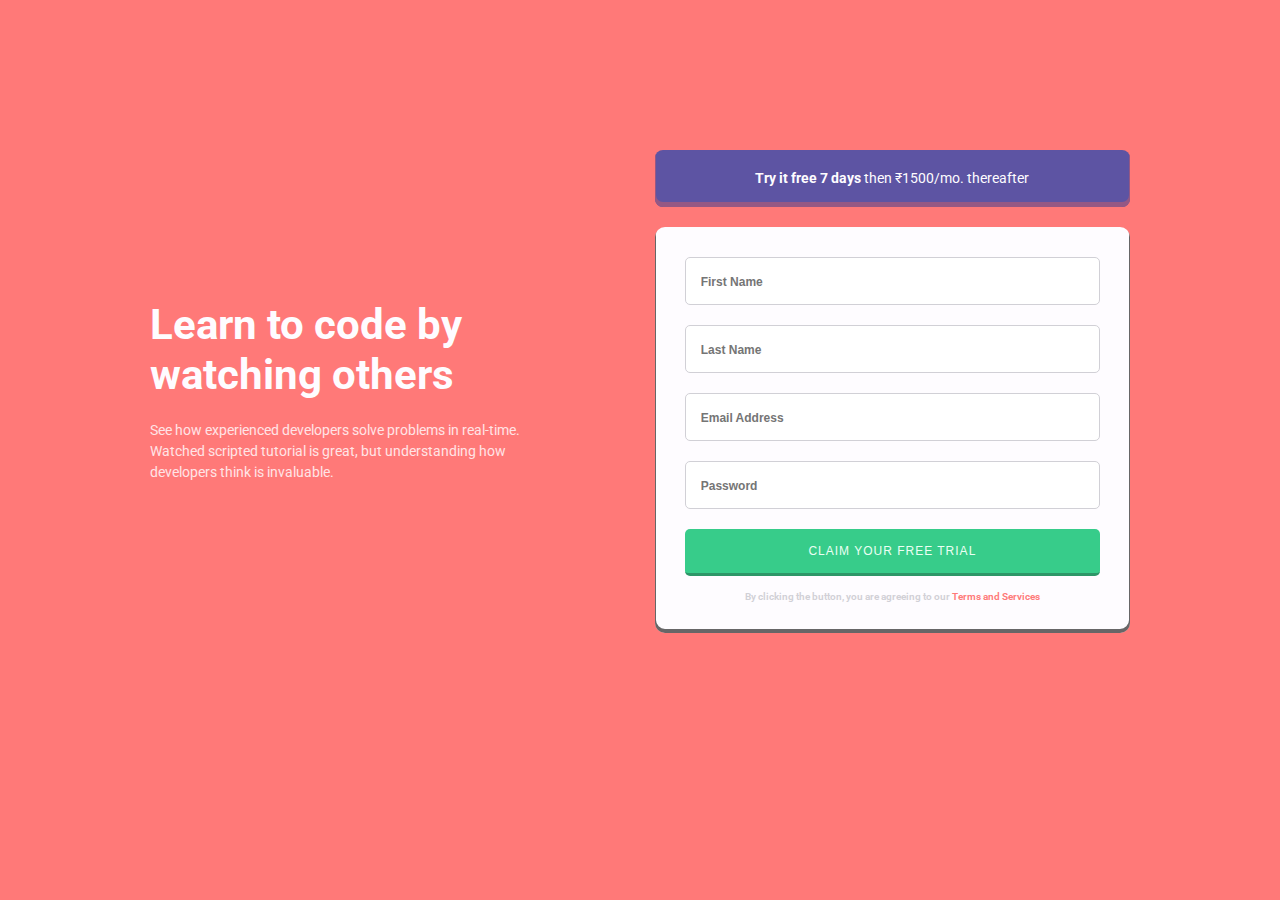
==== block-BHaaci/index.html @ 43c417f7 "add:: all files for user registartion" ====
<!DOCTYPE html>
<html lang="en">
    <head>
        <meta charset="UTF-8">
        <meta name="description" content="A User registration page">
        <meta name="keywords" content="html, css, js, forms">
        <meta name="viewport" content="width=device-width, initial-scale=1.0">
        <link rel="preconnect" href="https://fonts.googleapis.com">
        <link rel="preconnect" href="https://fonts.gstatic.com" crossorigin>
        <link href="https://fonts.googleapis.com/css2?family=Roboto:wght@400;500;700;900&display=swap" rel="stylesheet">
        <link href="./assets/styles/style.css" rel="stylesheet">
        <title>User Registration Form</title>
    </head>
    <body>
        <main>
            <section>
                <div class="container flex justify-content-sb">
                    <div class="heading flex flex-dir-col flex-50 justify-content-ct">
                        <h1>Learn to code by watching others</h1>
                        <p>See how experienced developers solve problems in real-time. Watched scripted tutorial is great, but understanding how developers think is invaluable.</p>
                    </div>
                    <div class="user-form flex flex-50 flex-dir-col">
                        <fieldset>
                            <div>
                                <a class="clr-white free-trial-btn" href="#"><strong>Try it free 7 days</strong> then &#8377;1500/mo. thereafter</a>
                            </div>
                            <form action="./registration" method="POST" class="">
                                <input type="text" name="firstname" id="firstname" placeholder="First Name">
                                <input type="text" name="lastname" id="lastname" placeholder="Last Name">
                                <input type="email" name="email" id="email" placeholder="Email Address">
                                <input type="password" name="password" id="password" placeholder="Password">
                                <button class="create-btn" type="submit">Claim your free trial</button>
                                <p>By clicking the button, you are agreeing to our <a href="#">Terms and Services</a></p>
                            </form>
                        </fieldset>
                    </div>
                </div>
            </section>
        </main>
    </body>
</html>
---- block-BHaaci/assets/styles/style.css ----
/* http://meyerweb.com/eric/tools/css/reset/ 
   v2.0 | 20110126
   License: none (public domain)
*/

html, body, div, span, applet, object, iframe,
h1, h2, h3, h4, h5, h6, p, blockquote, pre,
a, abbr, acronym, address, big, cite, code,
del, dfn, em, img, ins, kbd, q, s, samp,
small, strike, strong, sub, sup, tt, var,
b, u, i, center,
dl, dt, dd, ol, ul, li,
fieldset, form, label, legend,
table, caption, tbody, tfoot, thead, tr, th, td,
article, aside, canvas, details, embed, 
figure, figcaption, footer, header, hgroup, 
menu, nav, output, ruby, section, summary,
time, mark, audio, video {
	margin: 0;
	padding: 0;
	border: 0;
	font-size: 100%;
	font: inherit;
	vertical-align: baseline;
}
/* HTML5 display-role reset for older browsers */
article, aside, details, figcaption, figure, 
footer, header, hgroup, menu, nav, section {
	display: block;
}
body {
	line-height: 1;
}
ol, ul {
	list-style: none;
}
blockquote, q {
	quotes: none;
}
blockquote:before, blockquote:after,
q:before, q:after {
	content: '';
	content: none;
}
table {
	border-collapse: collapse;
	border-spacing: 0;
}



/* Custom styles */

*,
*::before,
*::after{
    box-sizing: border-box;
}

body{
    line-height: 1.2;
    font-size: 16px;
    font-family: 'Roboto', sans-serif;
    background: url("../bg-intro-desktop.png") #FF7978 no-repeat;
    color: #FEFCFF;
}

.container{
    max-width: 1300px;
    width: 100%;
    padding: 150px;
    margin: 0 auto;
}

.flex{
    display: flex;
}

.flex-dir-col{
    flex-direction: column;
}

.justify-content-sb{
    justify-content: space-between;
}

.justify-content-ct{
    justify-content: center;
}

.align-item-center{
    align-items: center;
}

.flex-50{
    flex: 0 1 48.5%;
}

.clr-white{
    color: #FEFCFF;
}

a{
    text-decoration: none;
    cursor: pointer;
}

strong{
    font-weight: 700;
}




/* heading class */

.heading{
    padding-right: 60px;
}

.heading h1{
    font-size: 42px;
    font-weight: 700;
    margin-bottom: 20px;
}

.heading p{
    font-size: 14px;
    color: #FFE4E6;
    line-height: 1.5;
}

/* form */
.user-form .free-trial-btn{
    background-color: #5D54A3;
    font-size: 14px;
    padding: 20px;
    border-radius: 8px;
    box-shadow: inset 0 -4px 0 1px #955884;
    width: 100%;
    display: inline-block;
    margin-bottom: 20px;
    text-align: center;
}

.user-form form{
    background-color: #FEFCFF;
    padding: 30px;
    border-radius: 10px;
    box-shadow: inset 0 -3px 0 1px rgb(39, 39, 39, 0.7);
}

.user-form form p{
    color: #D1D0D6;
    font-size: 10px;
    font-weight: 600;
    text-align: center;
}

.user-form form p a{
    color: #FF7978;
}

.user-form input::placeholder{
    font-size: 12px;
    font-weight: 700;
}

.user-form input{
    padding: 15px;
    margin-bottom: 20px;
    border-radius: 5px;
    width: 100%;
    border: 1px solid #D1D0D6;
    outline-color:#272727;
    font-size: 14px;
    font-weight: 600;
    color: #272727;
}

.user-form .create-btn{
    width: 100%;
    padding: 15px;
    background-color: #37CC8A;
    color: #EBFFF3;
    border: 0;
    border-radius: 5px;
    text-transform: uppercase;
    font-weight: 500;
    font-size: 12px;
    letter-spacing: 1px;
    border-bottom: 3px solid #2d9667;
    margin-bottom: 15px;
    cursor: pointer;
}
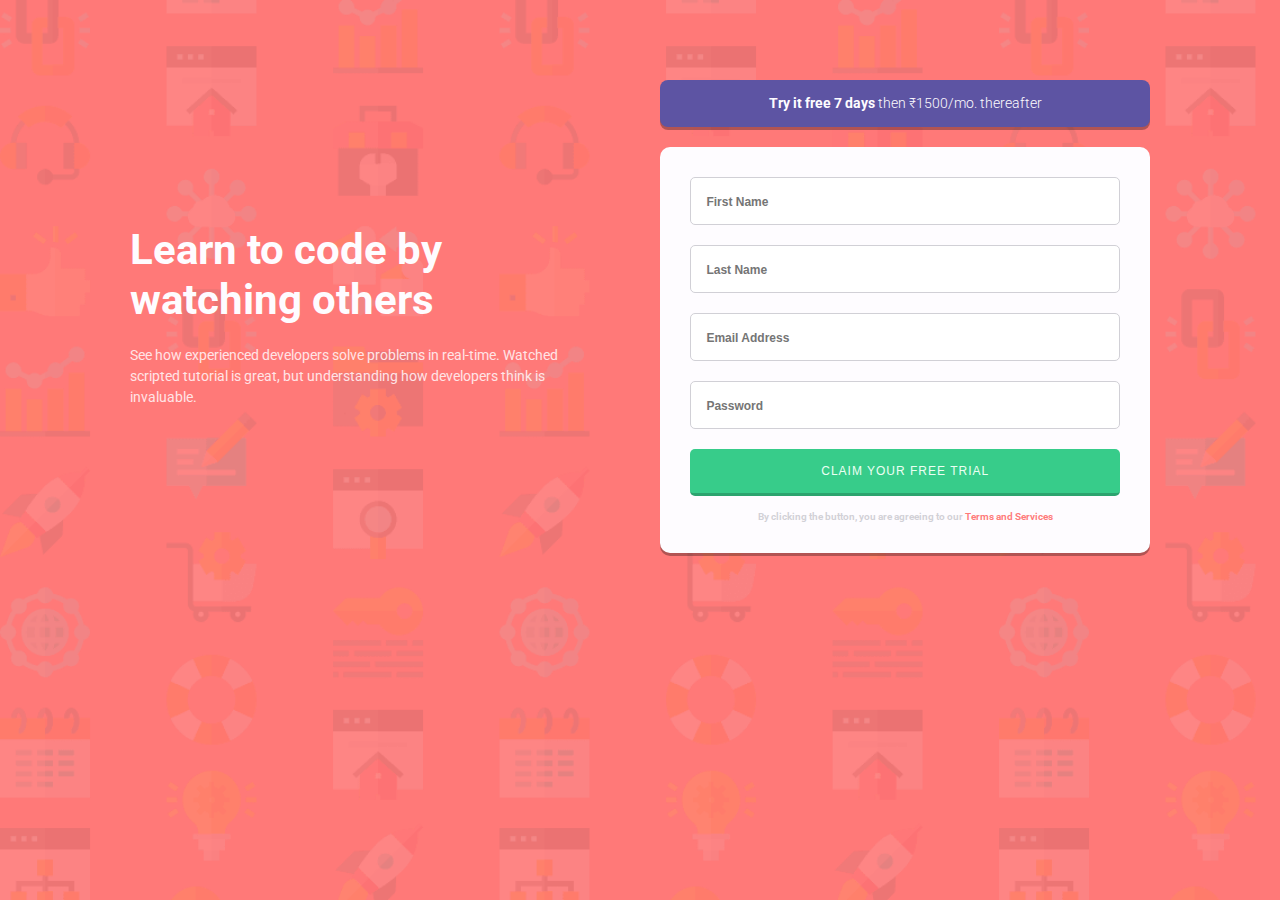
==== commit 318d1559: "modified: styles on bg color" ====
--- a/block-BHaaci/index.html
+++ b/block-BHaaci/index.html
@@ -1,41 +1,46 @@
 <!DOCTYPE html>
 <html lang="en">
-    <head>
-        <meta charset="UTF-8">
-        <meta name="description" content="A User registration page">
-        <meta name="keywords" content="html, css, js, forms">
-        <meta name="viewport" content="width=device-width, initial-scale=1.0">
-        <link rel="preconnect" href="https://fonts.googleapis.com">
-        <link rel="preconnect" href="https://fonts.gstatic.com" crossorigin>
-        <link href="https://fonts.googleapis.com/css2?family=Roboto:wght@400;500;700;900&display=swap" rel="stylesheet">
-        <link href="./assets/styles/style.css" rel="stylesheet">
-        <title>User Registration Form</title>
-    </head>
-    <body>
-        <main>
-            <section>
-                <div class="container flex justify-content-sb">
-                    <div class="heading flex flex-dir-col flex-50 justify-content-ct">
-                        <h1>Learn to code by watching others</h1>
-                        <p>See how experienced developers solve problems in real-time. Watched scripted tutorial is great, but understanding how developers think is invaluable.</p>
+
+<head>
+    <meta charset="UTF-8">
+    <meta name="description" content="A User registration page">
+    <meta name="keywords" content="html, css, js, forms">
+    <meta name="viewport" content="width=device-width, initial-scale=1.0">
+    <link rel="preconnect" href="https://fonts.googleapis.com">
+    <link rel="preconnect" href="https://fonts.gstatic.com" crossorigin>
+    <link href="https://fonts.googleapis.com/css2?family=Roboto:wght@300;400;500;700;900&display=swap" rel="stylesheet">
+    <link href="./assets/styles/style.css" rel="stylesheet">
+    <title>User Registration Form</title>
+</head>
+
+<body>
+    <main>
+        <section>
+            <div class="container flex justify-content-sb">
+                <div class="heading flex flex-dir-col flex-50 justify-content-ct">
+                    <h1>Learn to code by watching others</h1>
+                    <p>See how experienced developers solve problems in real-time. Watched scripted tutorial is great,
+                        but understanding how developers think is invaluable.</p>
+                </div>
+                <div class="user-form flex flex-50 flex-dir-col">
+                    <div>
+                        <a class="clr-white free-trial-btn" href="#"><strong>Try it free 7 days</strong> then
+                            &#8377;1500/mo. thereafter</a>
                     </div>
-                    <div class="user-form flex flex-50 flex-dir-col">
+                    <form action="./registration" method="POST">
                         <fieldset>
-                            <div>
-                                <a class="clr-white free-trial-btn" href="#"><strong>Try it free 7 days</strong> then &#8377;1500/mo. thereafter</a>
-                            </div>
-                            <form action="./registration" method="POST" class="">
-                                <input type="text" name="firstname" id="firstname" placeholder="First Name">
-                                <input type="text" name="lastname" id="lastname" placeholder="Last Name">
-                                <input type="email" name="email" id="email" placeholder="Email Address">
-                                <input type="password" name="password" id="password" placeholder="Password">
-                                <button class="create-btn" type="submit">Claim your free trial</button>
-                                <p>By clicking the button, you are agreeing to our <a href="#">Terms and Services</a></p>
-                            </form>
+                            <input type="text" name="firstname" id="firstname" placeholder="First Name">
+                            <input type="text" name="lastname" id="lastname" placeholder="Last Name">
+                            <input type="email" name="email" id="email" placeholder="Email Address">
+                            <input type="password" name="password" id="password" placeholder="Password">
+                            <button class="create-btn" type="submit">Claim your free trial</button>
+                            <p>By clicking the button, you are agreeing to our <a href="#">Terms and Services</a></p>
                         </fieldset>
-                    </div>
+                    </form>
                 </div>
-            </section>
-        </main>
-    </body>
+            </div>
+        </section>
+    </main>
+</body>
+
 </html>--- a/block-BHaaci/assets/styles/style.css
+++ b/block-BHaaci/assets/styles/style.css
@@ -61,14 +61,19 @@
     line-height: 1.2;
     font-size: 16px;
     font-family: 'Roboto', sans-serif;
-    background: url("../bg-intro-desktop.png") #FF7978 no-repeat;
     color: #FEFCFF;
+}
+
+main{
+    background: url("../bg-intro-desktop.png") no-repeat,  linear-gradient(#FF7978, #FF7978);
+    height: 100vh;
+    background-size: cover;
 }
 
 .container{
     max-width: 1300px;
     width: 100%;
-    padding: 150px;
+    padding: 80px 130px;
     margin: 0 auto;
 }
 
@@ -93,7 +98,7 @@
 }
 
 .flex-50{
-    flex: 0 1 48.5%;
+    flex: 0 1 48%;
 }
 
 .clr-white{
@@ -134,20 +139,21 @@
 .user-form .free-trial-btn{
     background-color: #5D54A3;
     font-size: 14px;
-    padding: 20px;
+    padding: 15px;
     border-radius: 8px;
-    box-shadow: inset 0 -4px 0 1px #955884;
     width: 100%;
     display: inline-block;
     margin-bottom: 20px;
     text-align: center;
+    font-weight: 300;
+    box-shadow: 0 3px 0 0 rgb(0, 0, 0, 0.3);
 }
 
 .user-form form{
     background-color: #FEFCFF;
     padding: 30px;
     border-radius: 10px;
-    box-shadow: inset 0 -3px 0 1px rgb(39, 39, 39, 0.7);
+    box-shadow: 0 3px 0 0 rgb(0, 0, 0, 0.3);
 }
 
 .user-form form p{
@@ -167,6 +173,7 @@
 }
 
 .user-form input{
+    display: inline-block;
     padding: 15px;
     margin-bottom: 20px;
     border-radius: 5px;
@@ -189,7 +196,7 @@
     font-weight: 500;
     font-size: 12px;
     letter-spacing: 1px;
-    border-bottom: 3px solid #2d9667;
+    border-bottom: 3px solid rgba(0, 0, 0, 0.2);
     margin-bottom: 15px;
     cursor: pointer;
 }